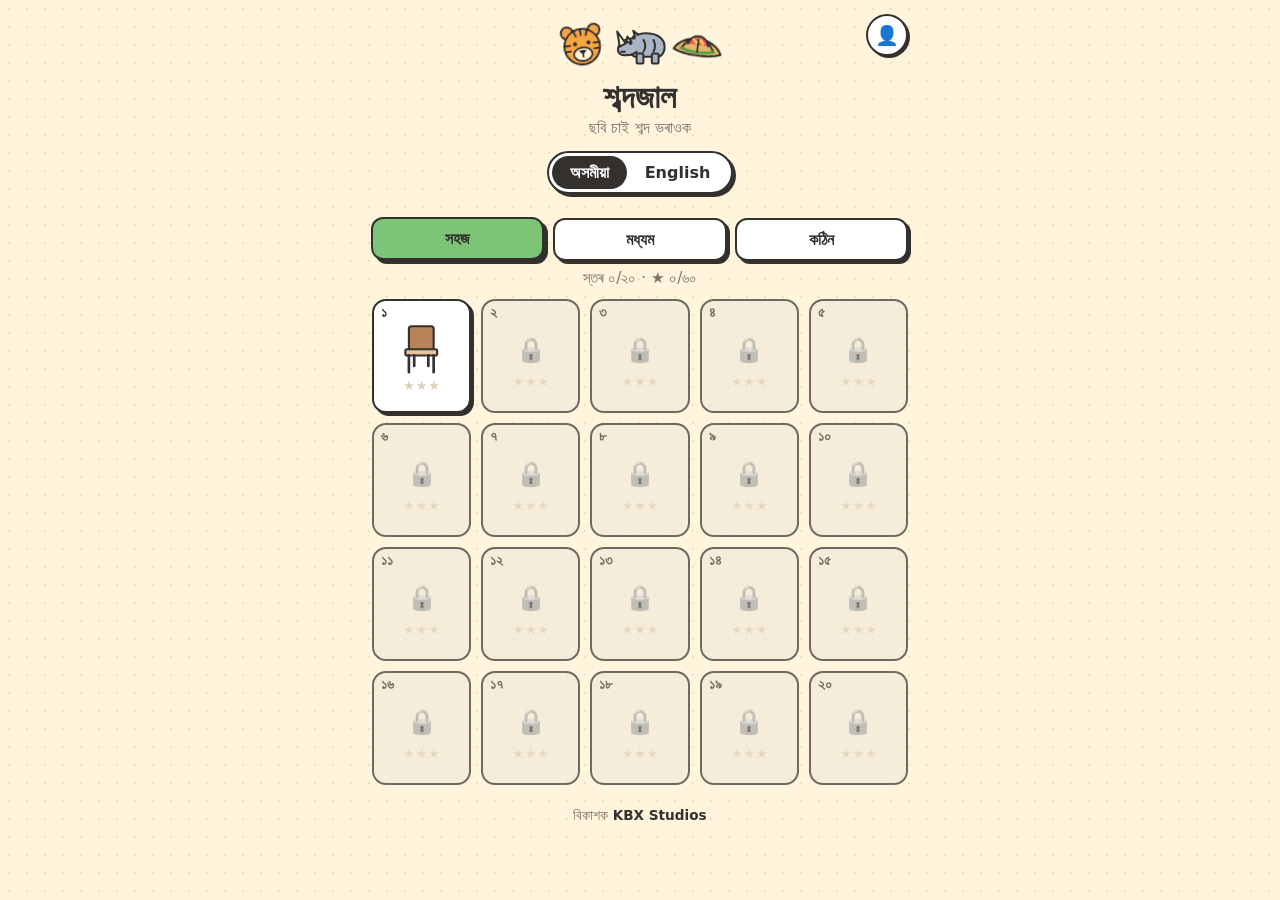
==== index.html @ e43543d3 "Build Assamese & English picture crossword app - Doodle picture clues (2D hand-drawn SVGs) instead o" ====
<!DOCTYPE html>
<html lang="as">
<head>
  <meta charset="utf-8">
  <meta name="viewport" content="width=device-width, initial-scale=1, viewport-fit=cover">
  <meta name="theme-color" content="#fff4dc">
  <meta name="description" content="Assamese and English picture crossword: look at the doodle, fill the word.">
  <title>শব্দজাল · Assamese Picture Crossword</title>
  <link rel="manifest" href="manifest.json">
  <link rel="icon" href="icons/icon-192.png">
  <link rel="apple-touch-icon" href="icons/icon-192.png">
  <link rel="stylesheet" href="style.css">
</head>
<body>
  <!-- hand-drawn wobble used by every doodle -->
  <svg width="0" height="0" style="position:absolute" aria-hidden="true">
    <filter id="wobble" x="-10%" y="-10%" width="120%" height="120%">
      <feTurbulence type="fractalNoise" baseFrequency="0.035" numOctaves="2" seed="7"/>
      <feDisplacementMap in="SourceGraphic" scale="2.2"/>
    </filter>
  </svg>
  <div id="app"></div>
  <script src="config.js"></script>
  <script src="cloud.js"></script>
  <script src="ads.js"></script>
  <script src="icons.js"></script>
  <script src="puzzles.js"></script>
  <script src="app.js"></script>
</body>
</html>
---- style.css ----
:root {
  --paper: #fff4dc;
  --paper2: #ffe9bd;
  --ink: #33302e;
  --muted: #7d7468;
  --accent: #f26b5b;
  --accent2: #4a8fd9;
  --ok: #7cc576;
  --cell-bg: #ffffff;
  --word: #fff0a8;
  --cursor: #ffd84d;
  --radius: 14px;
  font-family: "Noto Sans Bengali", "Noto Sans Assamese", "Kalpurush", "Vrinda", system-ui, -apple-system, "Segoe UI", Roboto, sans-serif;
  color: var(--ink);
}
* { box-sizing: border-box; -webkit-tap-highlight-color: transparent; }
html, body { margin: 0; min-height: 100%; }
body {
  background: var(--paper);
  background-image: radial-gradient(#f3dfb4 1.2px, transparent 1.2px);
  background-size: 18px 18px;
}
button { font: inherit; color: inherit; cursor: pointer; }
#app { max-width: 560px; margin: 0 auto; padding: env(safe-area-inset-top) 12px calc(16px + env(safe-area-inset-bottom)); }

.doodle { display: block; overflow: visible; }

/* ---------- home ---------- */
.home-head { text-align: center; padding: 18px 0 6px; }
.logo { display: flex; justify-content: center; gap: 4px; }
.logo-art { width: 54px; height: 54px; }
.logo-art:nth-child(1) { transform: rotate(-8deg); }
.logo-art:nth-child(3) { transform: rotate(8deg); }
h1 { margin: 6px 0 0; font-size: 2rem; letter-spacing: .5px; }
.sub { margin: 2px 0 14px; color: var(--muted); }
.mode { display: inline-flex; background: #fff; border: 2.5px solid var(--ink); border-radius: 999px; padding: 3px; box-shadow: 3px 3px 0 var(--ink); }
.mode button { border: 0; background: none; padding: 7px 18px; border-radius: 999px; font-weight: 700; }
.mode button.on { background: var(--ink); color: #fff; }

.diffs { display: grid; grid-template-columns: repeat(3, 1fr); gap: 8px; margin: 18px 0 6px; }
.diffs button {
  border: 2.5px solid var(--ink); border-radius: 12px; background: #fff; padding: 10px 4px; font-weight: 700;
  box-shadow: 3px 3px 0 var(--ink); transition: transform .1s;
}
.diffs button.on { background: var(--dc); transform: translate(-1px, -1px); box-shadow: 4px 4px 0 var(--ink); }
.diff-stats { text-align: center; color: var(--muted); margin: 8px 0 12px; font-size: .95rem; }

.levels { display: grid; grid-template-columns: repeat(4, 1fr); gap: 10px; }
@media (min-width: 420px) { .levels { grid-template-columns: repeat(5, 1fr); } }
.level-card {
  position: relative; aspect-ratio: 1 / 1.15; border: 2.5px solid var(--ink); border-radius: var(--radius);
  background: #fff; box-shadow: 3px 3px 0 var(--ink); display: flex; flex-direction: column; align-items: center;
  justify-content: center; padding: 6px 2px 4px;
}
.level-card:active { transform: translate(2px, 2px); box-shadow: 1px 1px 0 var(--ink); }
.level-card.solved { background: #eaf8e4; }
.level-card.locked { background: #f2ead9; opacity: .7; box-shadow: none; cursor: default; }
.level-card .num { position: absolute; top: 3px; left: 7px; font-weight: 800; font-size: .9rem; }
.card-art { width: 62%; height: auto; }
.lock { font-size: 1.5rem; margin: 10px 0; filter: grayscale(1); }
.stars { display: flex; gap: 1px; font-size: .8rem; }
.stars i { font-style: normal; color: #dacfb9; }
.stars i.on { color: #f5b700; text-shadow: 0 0 0 var(--ink); }
.badge { position: absolute; top: 2px; right: 6px; color: var(--accent); font-weight: 800; }
.credit { text-align: center; color: var(--muted); font-size: .85rem; margin: 22px 0 6px; }

/* ---------- game bar ---------- */
.bar { display: flex; align-items: center; gap: 8px; padding: 10px 0; position: sticky; top: 0; background: var(--paper); z-index: 5; }
.icon-btn { border: 2.5px solid var(--ink); background: #fff; border-radius: 10px; width: 40px; height: 40px; font-size: 1.6rem; line-height: 1; box-shadow: 2px 2px 0 var(--ink); }
.bar-title { flex: 1; display: flex; flex-direction: column; line-height: 1.2; min-width: 0; }
.bar-title small { color: var(--muted); display: flex; align-items: center; gap: 5px; }
.dot { display: inline-block; width: 9px; height: 9px; border-radius: 50%; border: 1.5px solid var(--ink); }
.timer { font-variant-numeric: tabular-nums; color: var(--muted); font-weight: 700; }
.hint-btn { border: 2.5px solid var(--ink); background: var(--cursor); border-radius: 999px; padding: 6px 12px; font-weight: 800; box-shadow: 2px 2px 0 var(--ink); }

/* ---------- board ---------- */
.board-wrap { display: flex; justify-content: center; padding: 6px 0 12px; overflow-x: auto; }
.board { display: grid; gap: 3px; }
.cell {
  width: var(--cell); height: var(--cell); position: relative; border: 2px solid var(--ink); border-radius: 7px;
  background: var(--cell-bg); padding: 0; display: flex; align-items: center; justify-content: center;
  font-size: calc(var(--cell) * .48); font-weight: 700; line-height: 1;
}
:lang(en) .cell { font-size: calc(var(--cell) * .55); }
.cell.long .v { font-size: .8em; }
.cell.void { border: 0; background: none; }
.cell .n { position: absolute; top: 1px; left: 3px; font-size: max(9px, calc(var(--cell) * .24)); font-weight: 700; color: var(--muted); }
.cell.in-word { background: var(--word); }
.cell.cursor { background: var(--cursor); box-shadow: inset 0 0 0 2px var(--ink); }
.cell.ok { background: #d8f2cf; }
.cell.ok.in-word { background: #c6ebb9; }
.cell.revealed .v { color: var(--accent2); }
.cell.wrong { background: #ffd3cf; animation: shake .35s; }
@keyframes shake { 25% { transform: translateX(-3px); } 75% { transform: translateX(3px); } }

/* ---------- clue bar ---------- */
.clue-bar {
  display: flex; align-items: center; gap: 10px; background: #fff; border: 2.5px solid var(--ink); border-radius: var(--radius);
  padding: 8px; box-shadow: 3px 3px 0 var(--ink);
}
.nav { border: 0; background: var(--paper2); border-radius: 10px; width: 34px; align-self: stretch; font-size: 1.5rem; }
.clue-art { width: 84px; height: 84px; flex: none; background: var(--paper); border-radius: 12px; padding: 6px; border: 2px dashed #e3cf9f; }
.clue-art.solved { background: #eaf8e4; border-color: var(--ok); }
.big-art { width: 100%; height: 100%; animation: pop .35s ease-out; }
@keyframes pop { from { transform: scale(.6) rotate(-10deg); opacity: 0; } }
.clue-info { flex: 1; display: flex; flex-direction: column; gap: 3px; }
.clue-num { font-weight: 800; font-size: 1.05rem; }
.clue-len { color: var(--muted); }
.meaning { font-size: .9rem; background: #e6f1ff; border-radius: 8px; padding: 3px 7px; align-self: flex-start; }

/* ---------- tiles ---------- */
.tiles { display: flex; flex-wrap: wrap; justify-content: center; gap: 7px; margin: 12px 0; }
.tile {
  min-width: 46px; height: 46px; padding: 0 8px; border: 2.5px solid var(--ink); border-radius: 11px; background: #fff;
  font-size: 1.35rem; font-weight: 700; box-shadow: 0 3px 0 var(--ink); transition: transform .05s;
}
.tile:active { transform: translateY(3px); box-shadow: none; }
.tile.back { background: var(--paper2); }

/* ---------- clue strip ---------- */
.clue-strip-wrap h2 { font-size: .9rem; color: var(--muted); margin: 6px 2px; font-weight: 700; }
.clue-strip { display: flex; gap: 8px; overflow-x: auto; padding: 2px 2px 8px; scroll-snap-type: x mandatory; }
.chip {
  flex: none; width: 66px; border: 2px solid var(--ink); border-radius: 12px; background: #fff; padding: 4px; scroll-snap-align: center;
  display: flex; flex-direction: column; align-items: center; position: relative;
}
.chip.on { background: var(--cursor); }
.chip.done { background: #eaf8e4; }
.chip.done::after { content: "✓"; position: absolute; top: -6px; right: -6px; background: var(--ok); border: 2px solid var(--ink); border-radius: 50%; width: 20px; height: 20px; font-size: 12px; line-height: 16px; font-weight: 800; }
.chip-n { font-size: .75rem; font-weight: 800; align-self: flex-start; }
.chip-art { width: 44px; height: 44px; }

.tools { display: flex; gap: 8px; margin-top: 8px; }
.tools button { flex: 1; border: 2px solid var(--ink); background: #fff; border-radius: 10px; padding: 9px 4px; font-weight: 700; font-size: .9rem; box-shadow: 2px 2px 0 var(--ink); }

/* ---------- sheet / modal ---------- */
.sheet-back { position: fixed; inset: 0; background: rgba(51, 48, 46, .45); display: flex; align-items: flex-end; justify-content: center; z-index: 20; }
.sheet-back[hidden] { display: none; }
.sheet {
  width: 100%; max-width: 560px; background: var(--paper); border: 2.5px solid var(--ink); border-bottom: 0;
  border-radius: 22px 22px 0 0; padding: 18px 18px calc(18px + env(safe-area-inset-bottom)); display: flex; flex-direction: column; gap: 10px;
  animation: up .25s ease-out;
}
@keyframes up { from { transform: translateY(40%); opacity: 0; } }
.sheet-head { display: flex; align-items: center; gap: 12px; }
.sheet-head small { display: block; color: var(--muted); }
.sheet-art { width: 58px; height: 58px; background: #fff; border-radius: 12px; padding: 4px; border: 2px solid var(--ink); }
.hint-dots { display: flex; gap: 8px; justify-content: center; font-size: 1.6rem; }
.hint-dots i { font-style: normal; filter: grayscale(1); opacity: .35; }
.hint-dots i.on { filter: none; opacity: 1; }
.big { border: 2.5px solid var(--ink); background: var(--accent); color: #fff; border-radius: 12px; padding: 13px; font-weight: 800; font-size: 1.05rem; box-shadow: 3px 3px 0 var(--ink); }
.big.ghost { background: #fff; color: var(--ink); }
.big:disabled { background: #e4dccb; color: var(--muted); box-shadow: none; }
.link { border: 0; background: none; color: var(--muted); padding: 8px; }
.sheet input { font-size: 1.4rem; padding: 12px; border: 2.5px solid var(--ink); border-radius: 12px; background: #fff; }

.win { text-align: center; align-items: stretch; }
.win h2 { margin: 0; font-size: 1.8rem; }
.win p { margin: 0 0 6px; }
.confetti { display: flex; justify-content: center; gap: 6px; }
.conf-art { width: 40px; height: 40px; animation: bob 1.2s ease-in-out infinite alternate; }
.conf-art:nth-child(2n) { animation-delay: .3s; }
@keyframes bob { to { transform: translateY(-8px) rotate(8deg); } }
.big-stars { justify-content: center; font-size: 2.6rem; gap: 6px; }

.toast {
  position: fixed; left: 50%; bottom: 24px; transform: translate(-50%, 40px); opacity: 0; background: var(--ink); color: #fff;
  padding: 9px 16px; border-radius: 999px; transition: .25s; z-index: 30; pointer-events: none; white-space: nowrap;
}
.toast.show { transform: translate(-50%, 0); opacity: 1; }

/* ---------- account & ads ---------- */
.home-head { position: relative; }
.account-btn {
  position: absolute; top: 14px; right: 0; width: 42px; height: 42px; border-radius: 50%; border: 2.5px solid var(--ink);
  background: #fff; padding: 0; overflow: hidden; box-shadow: 2px 2px 0 var(--ink); display: flex; align-items: center; justify-content: center;
}
.account-btn img { width: 100%; height: 100%; object-fit: cover; }
.account-btn .initial { font-weight: 800; font-size: 1.1rem; }
.account-btn .guest { font-size: 1.2rem; }
.big-avatar { position: static; width: 58px; height: 58px; flex: none; }
.sheet-note { margin: 0; color: var(--muted); line-height: 1.5; }
.big.google { background: #fff; color: var(--ink); display: flex; align-items: center; justify-content: center; gap: 10px; }
.big.google .g { font-weight: 900; color: #4285f4; font-family: Arial, sans-serif; font-size: 1.2rem; }
.ad-box { margin: 18px 0 0; border: 2px dashed #e3cf9f; border-radius: 12px; padding: 4px; min-height: 60px; text-align: center; }
.ad-box small { color: var(--muted); font-size: .7rem; }
.credit b { color: var(--ink); }
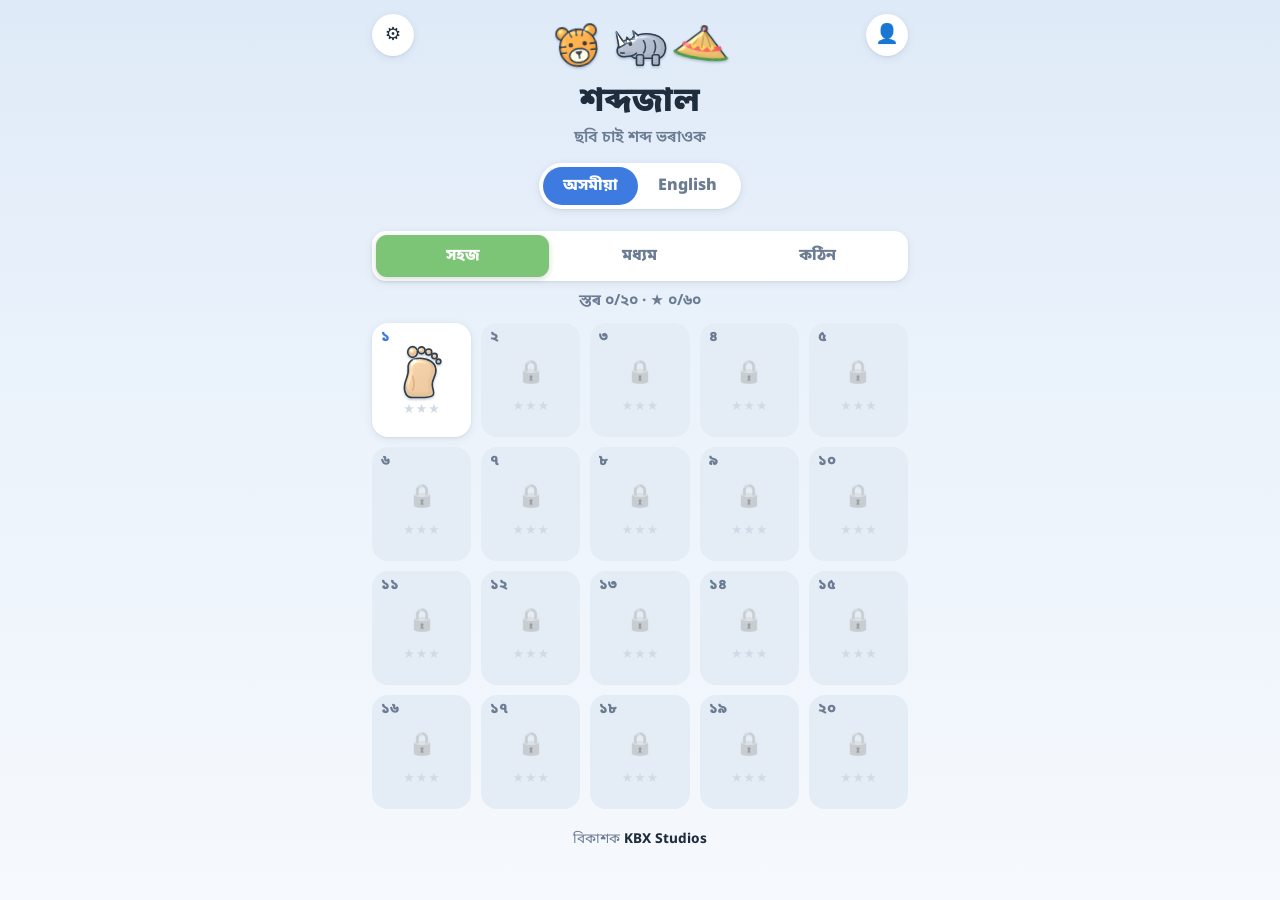
==== commit 1fb254fa: "Blue & white arrow-word theme with hint-word clues - New clean blue/white theme modelled on classic " ====
--- a/index.html
+++ b/index.html
@@ -3,20 +3,28 @@
 <head>
   <meta charset="utf-8">
   <meta name="viewport" content="width=device-width, initial-scale=1, viewport-fit=cover">
-  <meta name="theme-color" content="#fff4dc">
+  <meta name="theme-color" content="#eaf2fb">
   <meta name="description" content="Assamese and English picture crossword: look at the doodle, fill the word.">
   <title>শব্দজাল · Assamese Picture Crossword</title>
   <link rel="manifest" href="manifest.json">
   <link rel="icon" href="icons/icon-192.png">
   <link rel="apple-touch-icon" href="icons/icon-192.png">
+  <link rel="preconnect" href="https://fonts.googleapis.com">
+  <link rel="preconnect" href="https://fonts.gstatic.com" crossorigin>
+  <link rel="stylesheet" href="https://fonts.googleapis.com/css2?family=Nunito:wght@600;700;800;900&family=Noto+Sans+Bengali:wght@500;700;800&display=swap">
   <link rel="stylesheet" href="style.css">
 </head>
 <body>
-  <!-- hand-drawn wobble used by every doodle -->
+  <!-- glossy clip-art finish used by every picture -->
   <svg width="0" height="0" style="position:absolute" aria-hidden="true">
-    <filter id="wobble" x="-10%" y="-10%" width="120%" height="120%">
-      <feTurbulence type="fractalNoise" baseFrequency="0.035" numOctaves="2" seed="7"/>
-      <feDisplacementMap in="SourceGraphic" scale="2.2"/>
+    <filter id="gloss" x="-15%" y="-15%" width="130%" height="130%" color-interpolation-filters="sRGB">
+      <feGaussianBlur in="SourceAlpha" stdDeviation="2.2" result="blur"/>
+      <feSpecularLighting in="blur" surfaceScale="4" specularConstant=".75" specularExponent="22" lighting-color="#ffffff" result="spec">
+        <fePointLight x="-30" y="-50" z="90"/>
+      </feSpecularLighting>
+      <feComposite in="spec" in2="SourceAlpha" operator="in" result="specIn"/>
+      <feComposite in="SourceGraphic" in2="specIn" operator="arithmetic" k1="0" k2="1" k3=".55" k4="0" result="lit"/>
+      <feDropShadow in="lit" dx="0" dy="1.6" stdDeviation="1.2" flood-color="#1d3557" flood-opacity=".28"/>
     </filter>
   </svg>
   <div id="app"></div>
--- a/style.css
+++ b/style.css
@@ -1,187 +1,229 @@
+/* Clean blue & white arrow-word theme */
 :root {
-  --paper: #fff4dc;
-  --paper2: #ffe9bd;
-  --ink: #33302e;
-  --muted: #7d7468;
-  --accent: #f26b5b;
-  --accent2: #4a8fd9;
-  --ok: #7cc576;
-  --cell-bg: #ffffff;
-  --word: #fff0a8;
-  --cursor: #ffd84d;
-  --radius: 14px;
-  font-family: "Noto Sans Bengali", "Noto Sans Assamese", "Kalpurush", "Vrinda", system-ui, -apple-system, "Segoe UI", Roboto, sans-serif;
+  --bg: #eaf2fb;
+  --bg2: #f6f9fd;
+  --card: #ffffff;
+  --ink: #1f2d3d;
+  --muted: #6b7c93;
+  --line: #c3d5e8;
+  --line-dark: #9fb8d2;
+  --clue: #d9e8f6;
+  --clue-on: #b9d4f1;
+  --clue-ink: #23364d;
+  --accent: #3d7be0;
+  --accent-dark: #2a5fb8;
+  --ok: #34c06a;
+  --ok-bg: #e3f7ea;
+  --bad: #e5484d;
+  --tile1: #fdebc8;
+  --tile2: #f3cf92;
+  --tile-edge: #c9965a;
+  --cursor: #ffe3a3;
+  --shadow: 0 2px 10px rgba(31, 45, 61, .08), 0 1px 2px rgba(31, 45, 61, .08);
+  --radius: 16px;
+  font-family: "Nunito", "Noto Sans Bengali", "Noto Sans Assamese", system-ui, -apple-system, "Segoe UI", Roboto, sans-serif;
   color: var(--ink);
 }
+[lang="as"] { font-family: "Noto Sans Bengali", "Noto Sans Assamese", "Nunito", system-ui, sans-serif; }
 * { box-sizing: border-box; -webkit-tap-highlight-color: transparent; }
 html, body { margin: 0; min-height: 100%; }
-body {
-  background: var(--paper);
-  background-image: radial-gradient(#f3dfb4 1.2px, transparent 1.2px);
-  background-size: 18px 18px;
-}
+body { background: linear-gradient(180deg, #dfeaf8 0%, var(--bg) 40%, var(--bg2) 100%) fixed; }
 button { font: inherit; color: inherit; cursor: pointer; }
 #app { max-width: 560px; margin: 0 auto; padding: env(safe-area-inset-top) 12px calc(16px + env(safe-area-inset-bottom)); }
-
 .doodle { display: block; overflow: visible; }
 
 /* ---------- home ---------- */
-.home-head { text-align: center; padding: 18px 0 6px; }
-.logo { display: flex; justify-content: center; gap: 4px; }
-.logo-art { width: 54px; height: 54px; }
+.home-head { text-align: center; padding: 18px 0 4px; position: relative; }
+.logo { display: flex; justify-content: center; gap: 6px; }
+.logo-art { width: 56px; height: 56px; }
 .logo-art:nth-child(1) { transform: rotate(-8deg); }
 .logo-art:nth-child(3) { transform: rotate(8deg); }
-h1 { margin: 6px 0 0; font-size: 2rem; letter-spacing: .5px; }
-.sub { margin: 2px 0 14px; color: var(--muted); }
-.mode { display: inline-flex; background: #fff; border: 2.5px solid var(--ink); border-radius: 999px; padding: 3px; box-shadow: 3px 3px 0 var(--ink); }
-.mode button { border: 0; background: none; padding: 7px 18px; border-radius: 999px; font-weight: 700; }
-.mode button.on { background: var(--ink); color: #fff; }
-
-.diffs { display: grid; grid-template-columns: repeat(3, 1fr); gap: 8px; margin: 18px 0 6px; }
-.diffs button {
-  border: 2.5px solid var(--ink); border-radius: 12px; background: #fff; padding: 10px 4px; font-weight: 700;
-  box-shadow: 3px 3px 0 var(--ink); transition: transform .1s;
-}
-.diffs button.on { background: var(--dc); transform: translate(-1px, -1px); box-shadow: 4px 4px 0 var(--ink); }
-.diff-stats { text-align: center; color: var(--muted); margin: 8px 0 12px; font-size: .95rem; }
+h1 { margin: 6px 0 0; font-size: 2.1rem; font-weight: 900; letter-spacing: .3px; color: var(--ink); }
+.sub { margin: 2px 0 14px; color: var(--muted); font-weight: 600; }
+.mode { display: inline-flex; background: var(--card); border-radius: 999px; padding: 4px; box-shadow: var(--shadow); }
+.mode button { border: 0; background: none; padding: 8px 20px; border-radius: 999px; font-weight: 800; color: var(--muted); }
+.mode button.on { background: var(--accent); color: #fff; }
+
+.gear-btn, .account-btn {
+  position: absolute; top: 14px; width: 42px; height: 42px; border-radius: 50%; border: 0; background: var(--card);
+  box-shadow: var(--shadow); padding: 0; display: flex; align-items: center; justify-content: center; overflow: hidden;
+}
+.gear-btn { left: 0; font-size: 1.15rem; }
+.account-btn { right: 0; }
+.account-btn img { width: 100%; height: 100%; object-fit: cover; }
+.account-btn .initial { font-weight: 900; font-size: 1.1rem; color: var(--accent); }
+.account-btn .guest { font-size: 1.2rem; }
+.big-avatar { position: static; width: 58px; height: 58px; flex: none; }
+
+.diffs { display: grid; grid-template-columns: repeat(3, 1fr); gap: 4px; margin: 18px 0 6px; background: var(--card); padding: 4px; border-radius: 14px; box-shadow: var(--shadow); }
+.diffs button { border: 0; border-radius: 11px; background: none; padding: 10px 4px; font-weight: 800; color: var(--muted); }
+.diffs button.on { background: var(--dc); color: #fff; box-shadow: 0 2px 6px rgba(0,0,0,.15); }
+.diff-stats { text-align: center; color: var(--muted); margin: 10px 0 12px; font-size: .95rem; font-weight: 700; }
 
 .levels { display: grid; grid-template-columns: repeat(4, 1fr); gap: 10px; }
 @media (min-width: 420px) { .levels { grid-template-columns: repeat(5, 1fr); } }
 .level-card {
-  position: relative; aspect-ratio: 1 / 1.15; border: 2.5px solid var(--ink); border-radius: var(--radius);
-  background: #fff; box-shadow: 3px 3px 0 var(--ink); display: flex; flex-direction: column; align-items: center;
-  justify-content: center; padding: 6px 2px 4px;
-}
-.level-card:active { transform: translate(2px, 2px); box-shadow: 1px 1px 0 var(--ink); }
-.level-card.solved { background: #eaf8e4; }
-.level-card.locked { background: #f2ead9; opacity: .7; box-shadow: none; cursor: default; }
-.level-card .num { position: absolute; top: 3px; left: 7px; font-weight: 800; font-size: .9rem; }
-.card-art { width: 62%; height: auto; }
-.lock { font-size: 1.5rem; margin: 10px 0; filter: grayscale(1); }
+  position: relative; aspect-ratio: 1 / 1.15; border: 0; border-radius: var(--radius); background: var(--card); box-shadow: var(--shadow);
+  display: flex; flex-direction: column; align-items: center; justify-content: center; padding: 6px 2px 4px; transition: transform .08s;
+}
+.level-card:active { transform: scale(.96); }
+.level-card.solved { background: linear-gradient(#ffffff, var(--ok-bg)); }
+.level-card.locked { background: #e4ecf5; box-shadow: none; cursor: default; }
+.level-card .num { position: absolute; top: 5px; left: 9px; font-weight: 900; font-size: .9rem; color: var(--accent); }
+.level-card.locked .num { color: var(--muted); }
+.card-art { width: 60%; height: auto; }
+.lock { font-size: 1.4rem; margin: 10px 0; opacity: .45; filter: grayscale(1); }
 .stars { display: flex; gap: 1px; font-size: .8rem; }
-.stars i { font-style: normal; color: #dacfb9; }
-.stars i.on { color: #f5b700; text-shadow: 0 0 0 var(--ink); }
-.badge { position: absolute; top: 2px; right: 6px; color: var(--accent); font-weight: 800; }
+.stars i { font-style: normal; color: #cfdae6; }
+.stars i.on { color: #ffb400; }
+.badge { position: absolute; top: 3px; right: 8px; color: var(--accent); font-weight: 900; }
 .credit { text-align: center; color: var(--muted); font-size: .85rem; margin: 22px 0 6px; }
+.credit b { color: var(--ink); }
 
 /* ---------- game bar ---------- */
-.bar { display: flex; align-items: center; gap: 8px; padding: 10px 0; position: sticky; top: 0; background: var(--paper); z-index: 5; }
-.icon-btn { border: 2.5px solid var(--ink); background: #fff; border-radius: 10px; width: 40px; height: 40px; font-size: 1.6rem; line-height: 1; box-shadow: 2px 2px 0 var(--ink); }
-.bar-title { flex: 1; display: flex; flex-direction: column; line-height: 1.2; min-width: 0; }
-.bar-title small { color: var(--muted); display: flex; align-items: center; gap: 5px; }
-.dot { display: inline-block; width: 9px; height: 9px; border-radius: 50%; border: 1.5px solid var(--ink); }
-.timer { font-variant-numeric: tabular-nums; color: var(--muted); font-weight: 700; }
-.hint-btn { border: 2.5px solid var(--ink); background: var(--cursor); border-radius: 999px; padding: 6px 12px; font-weight: 800; box-shadow: 2px 2px 0 var(--ink); }
-
-/* ---------- board ---------- */
-.board-wrap { display: flex; justify-content: center; padding: 6px 0 12px; overflow-x: auto; }
-.board { display: grid; gap: 3px; }
+.bar { display: flex; align-items: center; gap: 8px; padding: 10px 0; position: sticky; top: 0; z-index: 5; background: linear-gradient(var(--bg) 80%, rgba(234,242,251,0)); }
+.icon-btn { border: 0; background: var(--card); border-radius: 12px; width: 40px; height: 40px; font-size: 1.6rem; line-height: 1; box-shadow: var(--shadow); color: var(--ink); flex: none; }
+.sound-btn { font-size: 1.05rem; }
+.bar-title { flex: 1; display: flex; flex-direction: column; line-height: 1.2; min-width: 0; font-weight: 800; }
+.bar-title small { color: var(--muted); display: flex; align-items: center; gap: 5px; font-weight: 700; white-space: nowrap; }
+.dot { display: inline-block; width: 9px; height: 9px; border-radius: 50%; }
+.timer { font-variant-numeric: tabular-nums; font-weight: 800; color: var(--accent); background: var(--card); padding: 8px 10px; border-radius: 12px; box-shadow: var(--shadow); }
+.hint-btn { border: 0; background: var(--accent); color: #fff; border-radius: 999px; padding: 8px 12px; font-weight: 900; box-shadow: 0 3px 0 var(--accent-dark); flex: none; }
+
+/* ---------- board (arrow-word, fixed 8 x 10) ---------- */
+.board-wrap { display: flex; justify-content: center; padding: 4px 0 10px; }
+.board {
+  display: grid; gap: 2px; background: var(--line); border: 3px solid var(--line-dark); border-radius: 10px; overflow: hidden;
+  box-shadow: 0 6px 20px rgba(31, 45, 61, .12);
+}
 .cell {
-  width: var(--cell); height: var(--cell); position: relative; border: 2px solid var(--ink); border-radius: 7px;
-  background: var(--cell-bg); padding: 0; display: flex; align-items: center; justify-content: center;
-  font-size: calc(var(--cell) * .48); font-weight: 700; line-height: 1;
-}
-:lang(en) .cell { font-size: calc(var(--cell) * .55); }
-.cell.long .v { font-size: .8em; }
-.cell.void { border: 0; background: none; }
-.cell .n { position: absolute; top: 1px; left: 3px; font-size: max(9px, calc(var(--cell) * .24)); font-weight: 700; color: var(--muted); }
-.cell.in-word { background: var(--word); }
-.cell.cursor { background: var(--cursor); box-shadow: inset 0 0 0 2px var(--ink); }
-.cell.ok { background: #d8f2cf; }
-.cell.ok.in-word { background: #c6ebb9; }
-.cell.revealed .v { color: var(--accent2); }
-.cell.wrong { background: #ffd3cf; animation: shake .35s; }
+  width: var(--cell); height: var(--cell); position: relative; border: 0; border-radius: 0; background: #fff; padding: 0;
+  display: flex; align-items: center; justify-content: center; font-size: calc(var(--cell) * .56); font-weight: 900; line-height: 1; color: #15202b;
+}
+html[lang="as"] .cell { font-weight: 800; font-size: calc(var(--cell) * .5); }
+.cell.long .v { font-size: .78em; }
+.cell.blank { background: #e6edf5; background-image: repeating-linear-gradient(135deg, transparent 0 5px, rgba(159,184,210,.28) 5px 6px); }
+.cell.in-word { background: linear-gradient(var(--tile1), var(--tile2)); box-shadow: inset 0 -3px 0 rgba(201, 150, 90, .55); }
+.cell.cursor { background: linear-gradient(#fff6e0, var(--cursor)); box-shadow: inset 0 0 0 3px var(--accent); }
+.cell.ok { background: var(--ok-bg); color: #137a3e; }
+.cell.ok.in-word { background: #cdeeda; }
+.cell.revealed .v { color: var(--accent); }
+.cell.wrong { background: #ffe1e1; color: var(--bad); animation: shake .35s; }
 @keyframes shake { 25% { transform: translateX(-3px); } 75% { transform: translateX(3px); } }
 
+/* clue squares: top row, left column and inside the grid */
+.cell.clue { background: var(--clue); flex-direction: column; }
+.cell.clue.two { gap: 2px; background: var(--line); }
+.clue-half {
+  position: relative; flex: 1; width: 100%; border: 0; padding: 1px 4px 1px 2px; background: var(--clue); display: flex; align-items: center;
+  justify-content: center; min-height: 0; color: var(--clue-ink);
+}
+.clue-half.on { background: var(--clue-on); box-shadow: inset 0 0 0 2px var(--accent); }
+.clue-half.done { background: #d8efe0; }
+.cell-art { width: 100%; height: 100%; }
+.cell.two .cell-art { width: 82%; height: 82%; }
+.hint-word {
+  font-size: clamp(8px, calc(var(--cell) * .2), 12px); font-weight: 900; line-height: 1.05; text-align: center; text-transform: uppercase;
+  overflow-wrap: anywhere; overflow: hidden; max-height: 100%;
+}
+.hint-word[lang="as"] { text-transform: none; font-weight: 700; font-size: clamp(10px, calc(var(--cell) * .27), 15px); line-height: 1.05; }
+.cell.two .hint-word { font-size: clamp(7px, calc(var(--cell) * .17), 10px); }
+.cell.two .hint-word[lang="as"] { font-size: clamp(8.5px, calc(var(--cell) * .21), 11px); line-height: 1; }
+.arrow { position: absolute; width: 0; height: 0; border: 4px solid transparent; }
+.arrow.across { right: 0; top: 50%; margin-top: -4px; border-left: 5px solid #5b7392; border-right: 0; }
+.arrow.down { bottom: 0; left: 50%; margin-left: -4px; border-top: 5px solid #5b7392; border-bottom: 0; }
+
 /* ---------- clue bar ---------- */
-.clue-bar {
-  display: flex; align-items: center; gap: 10px; background: #fff; border: 2.5px solid var(--ink); border-radius: var(--radius);
-  padding: 8px; box-shadow: 3px 3px 0 var(--ink);
-}
-.nav { border: 0; background: var(--paper2); border-radius: 10px; width: 34px; align-self: stretch; font-size: 1.5rem; }
-.clue-art { width: 84px; height: 84px; flex: none; background: var(--paper); border-radius: 12px; padding: 6px; border: 2px dashed #e3cf9f; }
-.clue-art.solved { background: #eaf8e4; border-color: var(--ok); }
-.big-art { width: 100%; height: 100%; animation: pop .35s ease-out; }
-@keyframes pop { from { transform: scale(.6) rotate(-10deg); opacity: 0; } }
-.clue-info { flex: 1; display: flex; flex-direction: column; gap: 3px; }
-.clue-num { font-weight: 800; font-size: 1.05rem; }
-.clue-len { color: var(--muted); }
-.meaning { font-size: .9rem; background: #e6f1ff; border-radius: 8px; padding: 3px 7px; align-self: flex-start; }
-
-/* ---------- tiles ---------- */
-.tiles { display: flex; flex-wrap: wrap; justify-content: center; gap: 7px; margin: 12px 0; }
+.clue-bar { display: flex; align-items: center; gap: 10px; background: var(--card); border-radius: var(--radius); padding: 8px; box-shadow: var(--shadow); }
+.nav { border: 0; background: var(--bg); border-radius: 10px; width: 34px; align-self: stretch; font-size: 1.5rem; color: var(--accent); font-weight: 800; }
+.clue-art { width: 64px; height: 64px; flex: none; background: var(--clue); border-radius: 12px; padding: 6px; display: flex; align-items: center; justify-content: center; }
+.clue-art.text { width: auto; min-width: 64px; max-width: 48%; padding: 6px 12px; }
+.clue-art.solved { background: var(--ok-bg); }
+.big-art { width: 100%; height: 100%; animation: pop .3s ease-out; }
+.big-hint { font-weight: 900; font-size: 1.1rem; color: var(--clue-ink); text-transform: uppercase; text-align: center; line-height: 1.15; animation: pop .3s ease-out; }
+.big-hint[lang="as"] { text-transform: none; font-weight: 800; }
+@keyframes pop { from { transform: scale(.7); opacity: 0; } }
+.clue-info { flex: 1; display: flex; flex-direction: column; gap: 3px; min-width: 0; }
+.clue-num { font-weight: 900; font-size: 1.02rem; }
+.clue-len { color: var(--muted); font-weight: 700; }
+.meaning { font-size: .9rem; background: #e6f0ff; color: var(--accent-dark); border-radius: 8px; padding: 3px 8px; align-self: flex-start; }
+
+/* ---------- letter suggestion tiles ---------- */
+.tiles { display: flex; flex-wrap: wrap; justify-content: center; gap: 10px; margin: 16px 0 14px; min-height: 62px; }
 .tile {
-  min-width: 46px; height: 46px; padding: 0 8px; border: 2.5px solid var(--ink); border-radius: 11px; background: #fff;
-  font-size: 1.35rem; font-weight: 700; box-shadow: 0 3px 0 var(--ink); transition: transform .05s;
-}
-.tile:active { transform: translateY(3px); box-shadow: none; }
-.tile.back { background: var(--paper2); }
-
-/* ---------- clue strip ---------- */
-.clue-strip-wrap h2 { font-size: .9rem; color: var(--muted); margin: 6px 2px; font-weight: 700; }
-.clue-strip { display: flex; gap: 8px; overflow-x: auto; padding: 2px 2px 8px; scroll-snap-type: x mandatory; }
-.chip {
-  flex: none; width: 66px; border: 2px solid var(--ink); border-radius: 12px; background: #fff; padding: 4px; scroll-snap-align: center;
-  display: flex; flex-direction: column; align-items: center; position: relative;
-}
-.chip.on { background: var(--cursor); }
-.chip.done { background: #eaf8e4; }
-.chip.done::after { content: "✓"; position: absolute; top: -6px; right: -6px; background: var(--ok); border: 2px solid var(--ink); border-radius: 50%; width: 20px; height: 20px; font-size: 12px; line-height: 16px; font-weight: 800; }
-.chip-n { font-size: .75rem; font-weight: 800; align-self: flex-start; }
-.chip-art { width: 44px; height: 44px; }
-
-.tools { display: flex; gap: 8px; margin-top: 8px; }
-.tools button { flex: 1; border: 2px solid var(--ink); background: #fff; border-radius: 10px; padding: 9px 4px; font-weight: 700; font-size: .9rem; box-shadow: 2px 2px 0 var(--ink); }
-
-/* ---------- sheet / modal ---------- */
-.sheet-back { position: fixed; inset: 0; background: rgba(51, 48, 46, .45); display: flex; align-items: flex-end; justify-content: center; z-index: 20; }
+  min-width: 54px; height: 58px; padding: 0 10px; border: 0; border-radius: 10px; background: linear-gradient(var(--tile1), var(--tile2));
+  color: #1a1a1a; font-size: 1.75rem; font-weight: 900; box-shadow: inset 0 -4px 0 rgba(0,0,0,.08), 0 4px 0 var(--tile-edge), 0 7px 10px rgba(0,0,0,.12);
+  transition: transform .06s;
+}
+.tile:active { transform: translateY(4px); box-shadow: inset 0 -4px 0 rgba(0,0,0,.08), 0 0 0 var(--tile-edge); }
+.tile.back { background: var(--card); color: var(--muted); box-shadow: var(--shadow), 0 4px 0 #c9d6e4; font-size: 1.3rem; }
+.tiles-done { align-self: center; font-size: 1.8rem; color: var(--ok); font-weight: 900; padding: 0 12px; }
+
+.tools { display: flex; gap: 8px; margin-top: 4px; }
+.tools button { flex: 1; border: 0; background: var(--card); border-radius: 12px; padding: 11px 4px; font-weight: 800; font-size: .9rem; box-shadow: var(--shadow); color: var(--ink); }
+
+/* ---------- sheets ---------- */
+.sheet-back { position: fixed; inset: 0; background: rgba(20, 34, 52, .42); display: flex; align-items: flex-end; justify-content: center; z-index: 20; }
 .sheet-back[hidden] { display: none; }
 .sheet {
-  width: 100%; max-width: 560px; background: var(--paper); border: 2.5px solid var(--ink); border-bottom: 0;
-  border-radius: 22px 22px 0 0; padding: 18px 18px calc(18px + env(safe-area-inset-bottom)); display: flex; flex-direction: column; gap: 10px;
-  animation: up .25s ease-out;
+  width: 100%; max-width: 560px; background: var(--bg2); border-radius: 24px 24px 0 0; padding: 18px 18px calc(18px + env(safe-area-inset-bottom));
+  display: flex; flex-direction: column; gap: 10px; animation: up .25s ease-out; box-shadow: 0 -8px 30px rgba(0,0,0,.15);
 }
 @keyframes up { from { transform: translateY(40%); opacity: 0; } }
-.sheet-head { display: flex; align-items: center; gap: 12px; }
-.sheet-head small { display: block; color: var(--muted); }
-.sheet-art { width: 58px; height: 58px; background: #fff; border-radius: 12px; padding: 4px; border: 2px solid var(--ink); }
+.sheet-head { display: flex; align-items: center; gap: 12px; font-weight: 800; }
+.sheet-head small { display: block; color: var(--muted); font-weight: 600; }
+.sheet-art { width: 58px; height: 58px; background: var(--clue); border-radius: 12px; padding: 5px; }
+.sheet-note { margin: 0; color: var(--muted); line-height: 1.5; }
 .hint-dots { display: flex; gap: 8px; justify-content: center; font-size: 1.6rem; }
 .hint-dots i { font-style: normal; filter: grayscale(1); opacity: .35; }
 .hint-dots i.on { filter: none; opacity: 1; }
-.big { border: 2.5px solid var(--ink); background: var(--accent); color: #fff; border-radius: 12px; padding: 13px; font-weight: 800; font-size: 1.05rem; box-shadow: 3px 3px 0 var(--ink); }
-.big.ghost { background: #fff; color: var(--ink); }
-.big:disabled { background: #e4dccb; color: var(--muted); box-shadow: none; }
-.link { border: 0; background: none; color: var(--muted); padding: 8px; }
-.sheet input { font-size: 1.4rem; padding: 12px; border: 2.5px solid var(--ink); border-radius: 12px; background: #fff; }
+.big { border: 0; background: var(--accent); color: #fff; border-radius: 14px; padding: 14px; font-weight: 900; font-size: 1.05rem; box-shadow: 0 4px 0 var(--accent-dark); }
+.big.ghost, .big.google { background: var(--card); color: var(--ink); box-shadow: var(--shadow), 0 4px 0 #c9d6e4; }
+.big.google { display: flex; align-items: center; justify-content: center; gap: 10px; }
+.big.google .g { font-weight: 900; color: #4285f4; font-family: Arial, sans-serif; font-size: 1.2rem; }
+.big:disabled { background: #dde5ee; color: var(--muted); box-shadow: none; }
+.link { border: 0; background: none; color: var(--muted); padding: 8px; font-weight: 700; }
+.sheet input { font-size: 1.4rem; padding: 12px; border: 2px solid var(--line); border-radius: 12px; background: #fff; outline-color: var(--accent); }
 
 .win { text-align: center; align-items: stretch; }
-.win h2 { margin: 0; font-size: 1.8rem; }
+.win h2 { margin: 0; font-size: 1.9rem; font-weight: 900; color: var(--accent); }
 .win p { margin: 0 0 6px; }
 .confetti { display: flex; justify-content: center; gap: 6px; }
-.conf-art { width: 40px; height: 40px; animation: bob 1.2s ease-in-out infinite alternate; }
+.conf-art { width: 42px; height: 42px; animation: bob 1.2s ease-in-out infinite alternate; }
 .conf-art:nth-child(2n) { animation-delay: .3s; }
 @keyframes bob { to { transform: translateY(-8px) rotate(8deg); } }
 .big-stars { justify-content: center; font-size: 2.6rem; gap: 6px; }
 
 .toast {
-  position: fixed; left: 50%; bottom: 24px; transform: translate(-50%, 40px); opacity: 0; background: var(--ink); color: #fff;
-  padding: 9px 16px; border-radius: 999px; transition: .25s; z-index: 30; pointer-events: none; white-space: nowrap;
+  position: fixed; left: 50%; bottom: 24px; transform: translate(-50%, 40px); opacity: 0; background: var(--ink); color: #fff; font-weight: 700;
+  padding: 10px 18px; border-radius: 999px; transition: .25s; z-index: 30; pointer-events: none; white-space: nowrap;
 }
 .toast.show { transform: translate(-50%, 0); opacity: 1; }
 
-/* ---------- account & ads ---------- */
-.home-head { position: relative; }
-.account-btn {
-  position: absolute; top: 14px; right: 0; width: 42px; height: 42px; border-radius: 50%; border: 2.5px solid var(--ink);
-  background: #fff; padding: 0; overflow: hidden; box-shadow: 2px 2px 0 var(--ink); display: flex; align-items: center; justify-content: center;
-}
-.account-btn img { width: 100%; height: 100%; object-fit: cover; }
-.account-btn .initial { font-weight: 800; font-size: 1.1rem; }
-.account-btn .guest { font-size: 1.2rem; }
-.big-avatar { position: static; width: 58px; height: 58px; flex: none; }
-.sheet-note { margin: 0; color: var(--muted); line-height: 1.5; }
-.big.google { background: #fff; color: var(--ink); display: flex; align-items: center; justify-content: center; gap: 10px; }
-.big.google .g { font-weight: 900; color: #4285f4; font-family: Arial, sans-serif; font-size: 1.2rem; }
-.ad-box { margin: 18px 0 0; border: 2px dashed #e3cf9f; border-radius: 12px; padding: 4px; min-height: 60px; text-align: center; }
+/* ---------- ads ---------- */
+.ad-box { margin: 18px 0 0; border: 1px dashed var(--line-dark); border-radius: 12px; padding: 4px; min-height: 60px; text-align: center; background: #fff; }
 .ad-box small { color: var(--muted); font-size: .7rem; }
-.credit b { color: var(--ink); }
+
+/* ---------- drag & drop ---------- */
+.tile, .cell.filled { touch-action: none; user-select: none; -webkit-user-select: none; }
+.tile.dragging, .cell.dragging { opacity: .35; }
+.cell.drop { box-shadow: inset 0 0 0 3px var(--accent); background: #e6f0ff; }
+.drag-ghost {
+  position: fixed; z-index: 60; pointer-events: none; transform: translate(-50%, -75%) rotate(-4deg);
+  min-width: 54px; height: 58px; padding: 0 10px; display: flex; align-items: center; justify-content: center; border-radius: 10px;
+  background: linear-gradient(var(--tile1), var(--tile2)); font-size: 1.8rem; font-weight: 900; color: #1a1a1a;
+  box-shadow: 0 4px 0 var(--tile-edge), 0 12px 22px rgba(0,0,0,.25);
+}
+
+/* ---------- settings ---------- */
+.gear-big { font-size: 2rem; }
+.toggle-row {
+  display: flex; align-items: center; gap: 12px; width: 100%; border: 0; border-radius: 14px; background: var(--card);
+  padding: 13px 14px; font-weight: 800; font-size: 1.05rem; box-shadow: var(--shadow); text-align: left;
+}
+.t-icon { font-size: 1.4rem; }
+.t-label { flex: 1; }
+.switch { width: 50px; height: 28px; border-radius: 999px; background: #cfd9e5; position: relative; transition: background .2s; }
+.switch i { position: absolute; top: 3px; left: 3px; width: 22px; height: 22px; border-radius: 50%; background: #fff; box-shadow: 0 1px 3px rgba(0,0,0,.25); transition: left .2s; }
+.switch.on { background: var(--ok); }
+.switch.on i { left: 25px; }
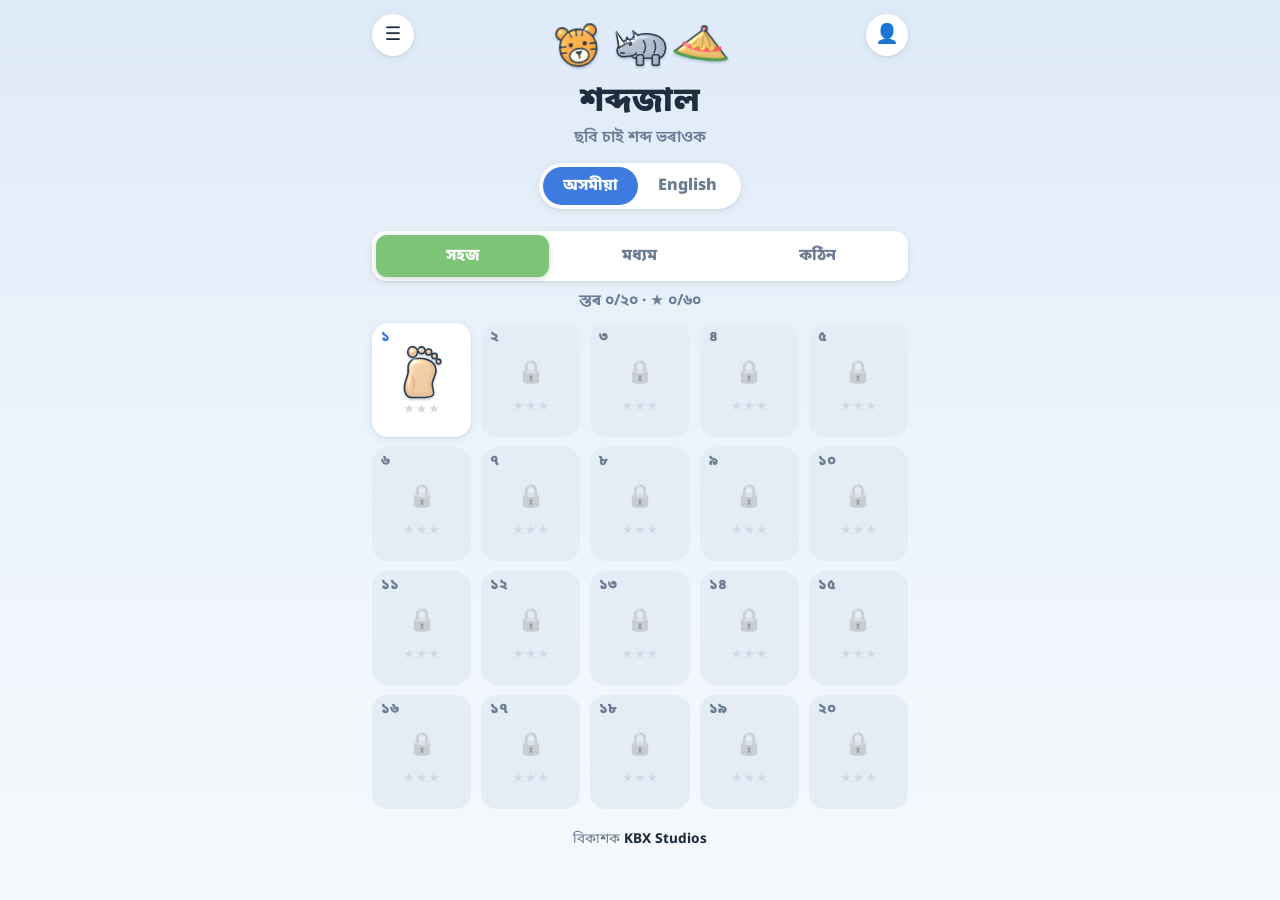
==== commit 76ae00d0: "Plan all 120 levels together so words rarely repeat - New tools/build-levels.js plans every level of" ====
--- a/index.html
+++ b/index.html
@@ -33,6 +33,7 @@
   <script src="ads.js"></script>
   <script src="icons.js"></script>
   <script src="puzzles.js"></script>
+  <script src="levels.js"></script>
   <script src="app.js"></script>
 </body>
 </html>
--- a/style.css
+++ b/style.css
@@ -146,6 +146,8 @@
 .clue-info { flex: 1; display: flex; flex-direction: column; gap: 3px; min-width: 0; }
 .clue-num { font-weight: 900; font-size: 1.02rem; }
 .clue-len { color: var(--muted); font-weight: 700; }
+.full-clue { font-size: .92rem; font-weight: 700; color: var(--clue-ink); line-height: 1.3; }
+.full-clue[lang="as"] { font-size: .98rem; }
 .meaning { font-size: .9rem; background: #e6f0ff; color: var(--accent-dark); border-radius: 8px; padding: 3px 8px; align-self: flex-start; }
 
 /* ---------- letter suggestion tiles ---------- */
@@ -173,6 +175,8 @@
 .sheet-head { display: flex; align-items: center; gap: 12px; font-weight: 800; }
 .sheet-head small { display: block; color: var(--muted); font-weight: 600; }
 .sheet-art { width: 58px; height: 58px; background: var(--clue); border-radius: 12px; padding: 5px; }
+.sheet-art.text { width: auto; min-width: 58px; max-width: 45%; display: flex; align-items: center; justify-content: center; font-weight: 900; font-size: .85rem; text-align: center; text-transform: uppercase; color: var(--clue-ink); padding: 6px 10px; }
+.sheet-art.text[lang="as"] { text-transform: none; font-size: .95rem; }
 .sheet-note { margin: 0; color: var(--muted); line-height: 1.5; }
 .hint-dots { display: flex; gap: 8px; justify-content: center; font-size: 1.6rem; }
 .hint-dots i { font-style: normal; filter: grayscale(1); opacity: .35; }
@@ -227,3 +231,62 @@
 .switch i { position: absolute; top: 3px; left: 3px; width: 22px; height: 22px; border-radius: 50%; background: #fff; box-shadow: 0 1px 3px rgba(0,0,0,.25); transition: left .2s; }
 .switch.on { background: var(--ok); }
 .switch.on i { left: 25px; }
+
+/* ---------- win, confetti & best time ---------- */
+.best-line { color: var(--muted); font-weight: 700; }
+.card-best { font-size: .62rem; font-weight: 800; color: var(--muted); margin-top: 1px; }
+.record {
+  display: flex; flex-direction: column; align-items: center; gap: 2px; padding: 12px; border-radius: 16px;
+  background: linear-gradient(135deg, #fff4c2, #ffd76a); box-shadow: 0 4px 0 #e0a800; animation: recordPop .6s cubic-bezier(.2,1.6,.4,1);
+}
+.record b { font-size: 1.35rem; font-weight: 900; color: #7a4d00; }
+.record small { color: #7a4d00; font-weight: 700; }
+.trophy { font-size: 2.4rem; animation: trophy 1.2s ease-in-out infinite alternate; }
+@keyframes recordPop { from { transform: scale(.3) rotate(-8deg); opacity: 0; } }
+@keyframes trophy { to { transform: translateY(-4px) rotate(8deg) scale(1.08); } }
+.confetti-rain { position: fixed; inset: 0; pointer-events: none; z-index: 40; overflow: hidden; }
+.confetti-rain i { position: absolute; top: -12px; width: 8px; height: 14px; border-radius: 2px; animation-name: fall; animation-timing-function: linear; animation-fill-mode: forwards; }
+@keyframes fall { to { transform: translateY(105vh) rotate(720deg); } }
+@media (prefers-reduced-motion: reduce) { .confetti-rain { display: none; } }
+
+/* ---------- menu & pages ---------- */
+.sheet.page { max-height: 88vh; overflow-y: auto; }
+.page-head { display: flex; align-items: center; gap: 10px; font-size: 1.15rem; font-weight: 900; }
+.page-icon { font-size: 1.4rem; }
+.menu-grid { display: grid; grid-template-columns: 1fr 1fr; gap: 10px; }
+.menu-item {
+  display: flex; align-items: center; gap: 10px; border: 0; border-radius: 14px; background: var(--card); padding: 14px 12px;
+  font-weight: 800; box-shadow: var(--shadow); text-align: left; font-size: .98rem;
+}
+.menu-item span { font-size: 1.3rem; }
+.about-art { display: flex; justify-content: center; gap: 8px; }
+.about-ic { width: 52px; height: 52px; }
+.about-title { text-align: center; margin: 0; font-size: 1.6rem; font-weight: 900; color: var(--accent); }
+.sheet-note.small { font-size: .85rem; text-align: center; }
+.dev-card { display: flex; gap: 14px; align-items: center; background: var(--card); border-radius: 16px; padding: 14px; box-shadow: var(--shadow); }
+.dev-card small { display: block; color: var(--muted); font-weight: 600; margin-top: 2px; line-height: 1.4; }
+.dev-logo {
+  width: 64px; height: 64px; flex: none; border-radius: 18px; display: flex; align-items: center; justify-content: center;
+  background: linear-gradient(135deg, #3d7be0, #2a5fb8); color: #fff; font-weight: 900; font-size: 1.2rem; letter-spacing: 1px;
+}
+.contact-mail { text-align: center; font-weight: 900; font-size: 1.1rem; color: var(--accent-dark); margin: 0; word-break: break-all; }
+.rate-stars { text-align: center; font-size: 2.6rem; color: #ffb400; letter-spacing: 4px; }
+.profile-top { display: flex; align-items: center; gap: 12px; }
+.name-edit { flex: 1; display: flex; gap: 6px; align-items: center; }
+.name-edit input { flex: 1; min-width: 0; font-size: 1.1rem; font-weight: 800; padding: 10px 12px; border: 2px solid var(--line); border-radius: 12px; background: #fff; }
+.name-edit input[readonly] { border-color: transparent; background: none; padding-left: 0; }
+.sheet h4 { margin: 6px 0 0; font-size: .95rem; color: var(--muted); }
+.stat-block { background: var(--card); border-radius: 14px; padding: 10px 12px; box-shadow: var(--shadow); display: flex; flex-direction: column; gap: 6px; }
+.stat-row { display: grid; grid-template-columns: 12px 64px 1fr auto; align-items: center; gap: 8px; font-weight: 700; font-size: .9rem; }
+.stat-row small { color: var(--muted); font-weight: 700; white-space: nowrap; }
+.stat-row .bar { height: 8px; background: #e6edf5; border-radius: 99px; overflow: hidden; }
+.stat-row .bar span { display: block; height: 100%; border-radius: 99px; }
+.login-form { display: flex; flex-direction: column; gap: 8px; }
+.login-form input { font-size: 1.05rem; padding: 12px; border: 2px solid var(--line); border-radius: 12px; background: #fff; outline-color: var(--accent); }
+.row-btns { display: flex; gap: 8px; }
+.row-btns .big { flex: 1; padding: 12px 8px; font-size: .98rem; }
+.or { text-align: center; color: var(--muted); font-weight: 700; font-size: .85rem; }
+.ok-note { color: #137a3e; font-weight: 800; }
+.ok-note small { color: var(--muted); font-weight: 600; }
+.name-edit .link { flex: none; white-space: nowrap; padding: 8px 4px; color: var(--accent); font-weight: 800; }
+.profile-top .big-avatar { width: 52px; height: 52px; }
